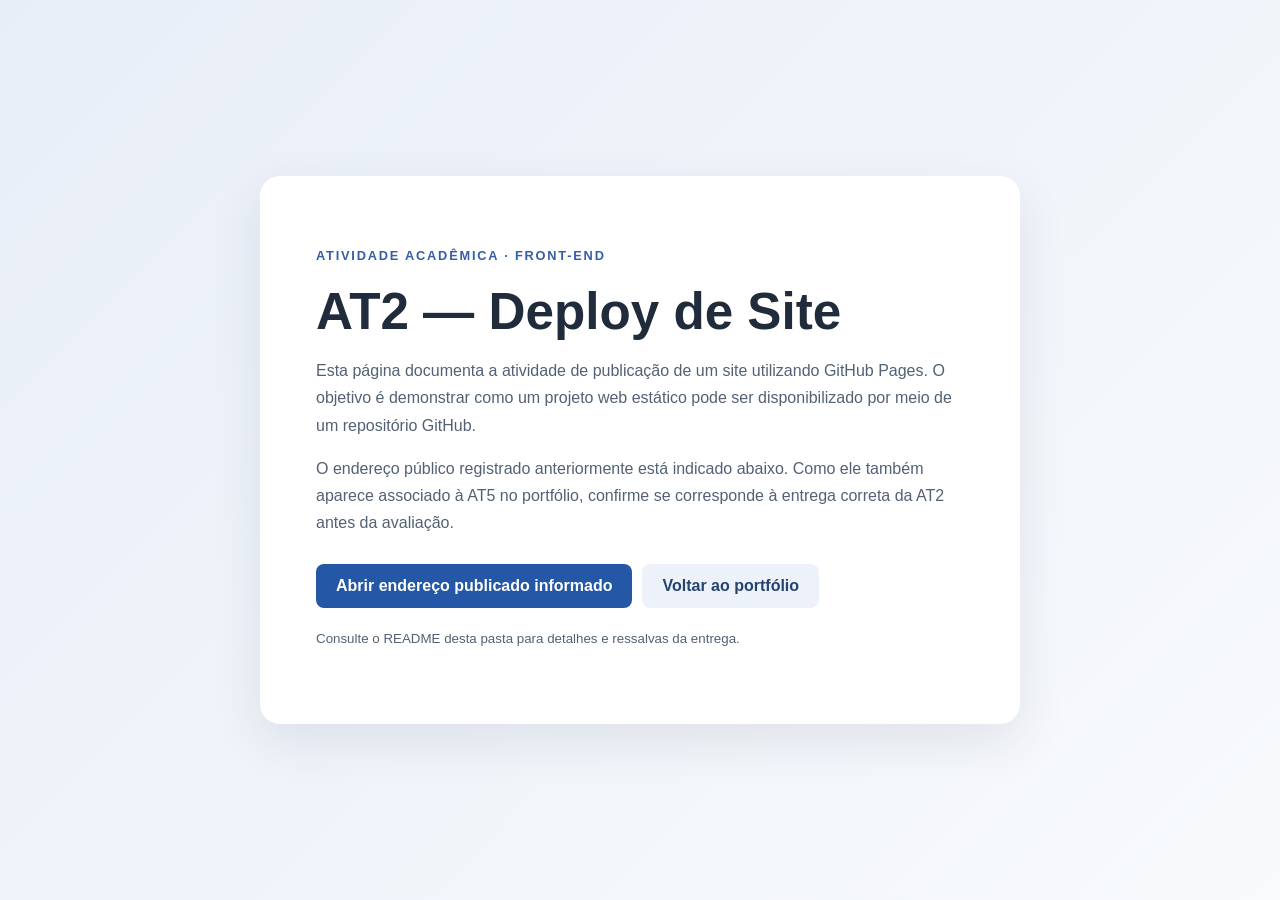
==== AT2-Deploy-de-Site/index.html @ 0506c85b "Adiciona página de apresentação da AT2" ====
<!doctype html>
<html lang="pt-BR"><head><meta charset="UTF-8"><meta name="viewport" content="width=device-width, initial-scale=1"><title>AT2 — Deploy de Site</title><style>*{box-sizing:border-box}body{margin:0;min-height:100vh;display:grid;place-items:center;padding:24px;font-family:Arial,sans-serif;color:#202b3c;background:linear-gradient(135deg,#e8eef8,#f8fafc)}main{max-width:760px;padding:clamp(28px,6vw,56px);background:white;border-radius:20px;box-shadow:0 18px 50px #1e293b18}h1{font-size:clamp(2rem,6vw,3.2rem);margin:.3em 0}p{line-height:1.7;color:#536174}.tag{color:#365da8;font-weight:bold;text-transform:uppercase;letter-spacing:.14em;font-size:.8rem}.button{display:inline-block;margin:12px 10px 0 0;padding:13px 20px;border-radius:8px;background:#2457a6;color:white;text-decoration:none;font-weight:bold}.secondary{background:#edf2fa;color:#24436e}</style></head>
<body><main><p class="tag">Atividade acadêmica · Front-End</p><h1>AT2 — Deploy de Site</h1><p>Esta página documenta a atividade de publicação de um site utilizando GitHub Pages. O objetivo é demonstrar como um projeto web estático pode ser disponibilizado por meio de um repositório GitHub.</p><p>O endereço público registrado anteriormente está indicado abaixo. Como ele também aparece associado à AT5 no portfólio, confirme se corresponde à entrega correta da AT2 antes da avaliação.</p><a class="button" href="https://caiquesanches07.github.io/S-ndromeProgresso/">Abrir endereço publicado informado</a><a class="button secondary" href="../README.md">Voltar ao portfólio</a><p><small>Consulte o README desta pasta para detalhes e ressalvas da entrega.</small></p></main></body></html>
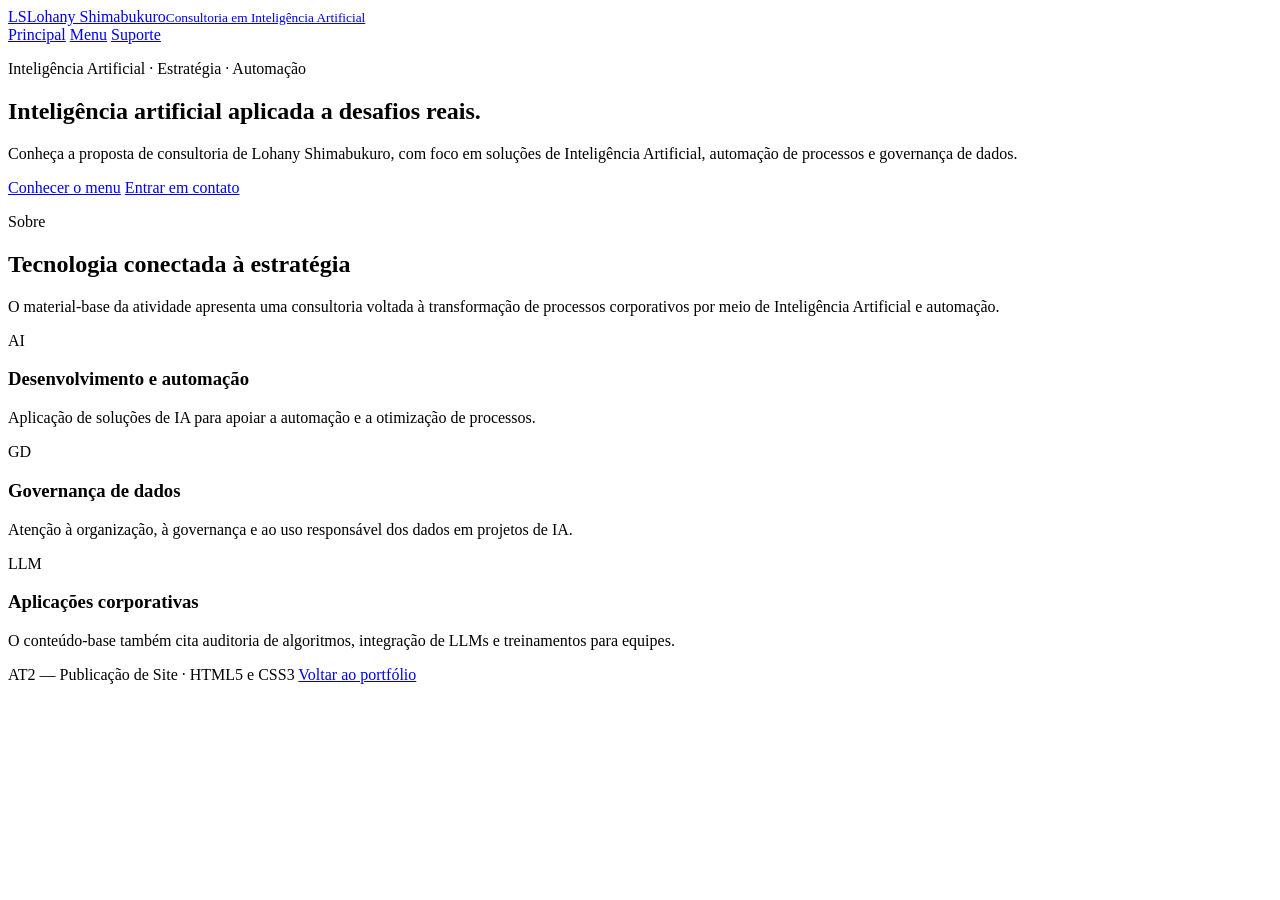
==== commit d08bbe20: "Transforma a AT2 em pagina principal do site de tres paginas" ====
--- a/AT2-Deploy-de-Site/index.html
+++ b/AT2-Deploy-de-Site/index.html
@@ -1,3 +1,72 @@
 <!doctype html>
-<html lang="pt-BR"><head><meta charset="UTF-8"><meta name="viewport" content="width=device-width, initial-scale=1"><title>AT2 — Deploy de Site</title><style>*{box-sizing:border-box}body{margin:0;min-height:100vh;display:grid;place-items:center;padding:24px;font-family:Arial,sans-serif;color:#202b3c;background:linear-gradient(135deg,#e8eef8,#f8fafc)}main{max-width:760px;padding:clamp(28px,6vw,56px);background:white;border-radius:20px;box-shadow:0 18px 50px #1e293b18}h1{font-size:clamp(2rem,6vw,3.2rem);margin:.3em 0}p{line-height:1.7;color:#536174}.tag{color:#365da8;font-weight:bold;text-transform:uppercase;letter-spacing:.14em;font-size:.8rem}.button{display:inline-block;margin:12px 10px 0 0;padding:13px 20px;border-radius:8px;background:#2457a6;color:white;text-decoration:none;font-weight:bold}.secondary{background:#edf2fa;color:#24436e}</style></head>
-<body><main><p class="tag">Atividade acadêmica · Front-End</p><h1>AT2 — Deploy de Site</h1><p>Esta página documenta a atividade de publicação de um site utilizando GitHub Pages. O objetivo é demonstrar como um projeto web estático pode ser disponibilizado por meio de um repositório GitHub.</p><p>O endereço público registrado anteriormente está indicado abaixo. Como ele também aparece associado à AT5 no portfólio, confirme se corresponde à entrega correta da AT2 antes da avaliação.</p><a class="button" href="https://caiquesanches07.github.io/S-ndromeProgresso/">Abrir endereço publicado informado</a><a class="button secondary" href="../README.md">Voltar ao portfólio</a><p><small>Consulte o README desta pasta para detalhes e ressalvas da entrega.</small></p></main></body></html>+<html lang="pt-BR">
+<head>
+  <meta charset="UTF-8">
+  <meta name="viewport" content="width=device-width, initial-scale=1">
+  <meta name="description" content="Apresentação de consultoria em Inteligência Artificial, automação e governança de dados.">
+  <title>Página Principal | Lohany Shimabukuro</title>
+  <link rel="stylesheet" href="style.css">
+</head>
+<body>
+  <header class="site-header">
+    <div class="nav-wrap">
+      <a class="brand" href="index.html" aria-label="Página principal">
+        <span class="brand-mark">LS</span><span>Lohany Shimabukuro<small>Consultoria em Inteligência Artificial</small></span>
+      </a>
+      <nav class="nav-links" aria-label="Navegação principal">
+        <a href="index.html" aria-current="page">Principal</a>
+        <a href="menu.html">Menu</a>
+        <a href="suporte.html">Suporte</a>
+      </nav>
+    </div>
+  </header>
+
+  <main>
+    <section class="hero">
+      <div class="container">
+        <p class="eyebrow">Inteligência Artificial · Estratégia · Automação</p>
+        <h1>Inteligência artificial aplicada a desafios reais.</h1>
+        <p>Conheça a proposta de consultoria de Lohany Shimabukuro, com foco em soluções de Inteligência Artificial, automação de processos e governança de dados.</p>
+        <div class="actions">
+          <a class="button button-primary" href="menu.html">Conhecer o menu</a>
+          <a class="button button-outline" href="suporte.html">Entrar em contato</a>
+        </div>
+      </div>
+    </section>
+
+    <section class="section">
+      <div class="container">
+        <div class="section-heading">
+          <p class="eyebrow">Sobre</p>
+          <h2>Tecnologia conectada à estratégia</h2>
+          <p>O material-base da atividade apresenta uma consultoria voltada à transformação de processos corporativos por meio de Inteligência Artificial e automação.</p>
+        </div>
+        <div class="grid">
+          <article class="card">
+            <div class="card-icon" aria-hidden="true">AI</div>
+            <h3>Desenvolvimento e automação</h3>
+            <p>Aplicação de soluções de IA para apoiar a automação e a otimização de processos.</p>
+          </article>
+          <article class="card">
+            <div class="card-icon" aria-hidden="true">GD</div>
+            <h3>Governança de dados</h3>
+            <p>Atenção à organização, à governança e ao uso responsável dos dados em projetos de IA.</p>
+          </article>
+          <article class="card">
+            <div class="card-icon" aria-hidden="true">LLM</div>
+            <h3>Aplicações corporativas</h3>
+            <p>O conteúdo-base também cita auditoria de algoritmos, integração de LLMs e treinamentos para equipes.</p>
+          </article>
+        </div>
+      </div>
+    </section>
+  </main>
+
+  <footer class="site-footer">
+    <div class="footer-wrap">
+      <span>AT2 — Publicação de Site · HTML5 e CSS3</span>
+      <a href="../README.md">Voltar ao portfólio</a>
+    </div>
+  </footer>
+</body>
+</html>
